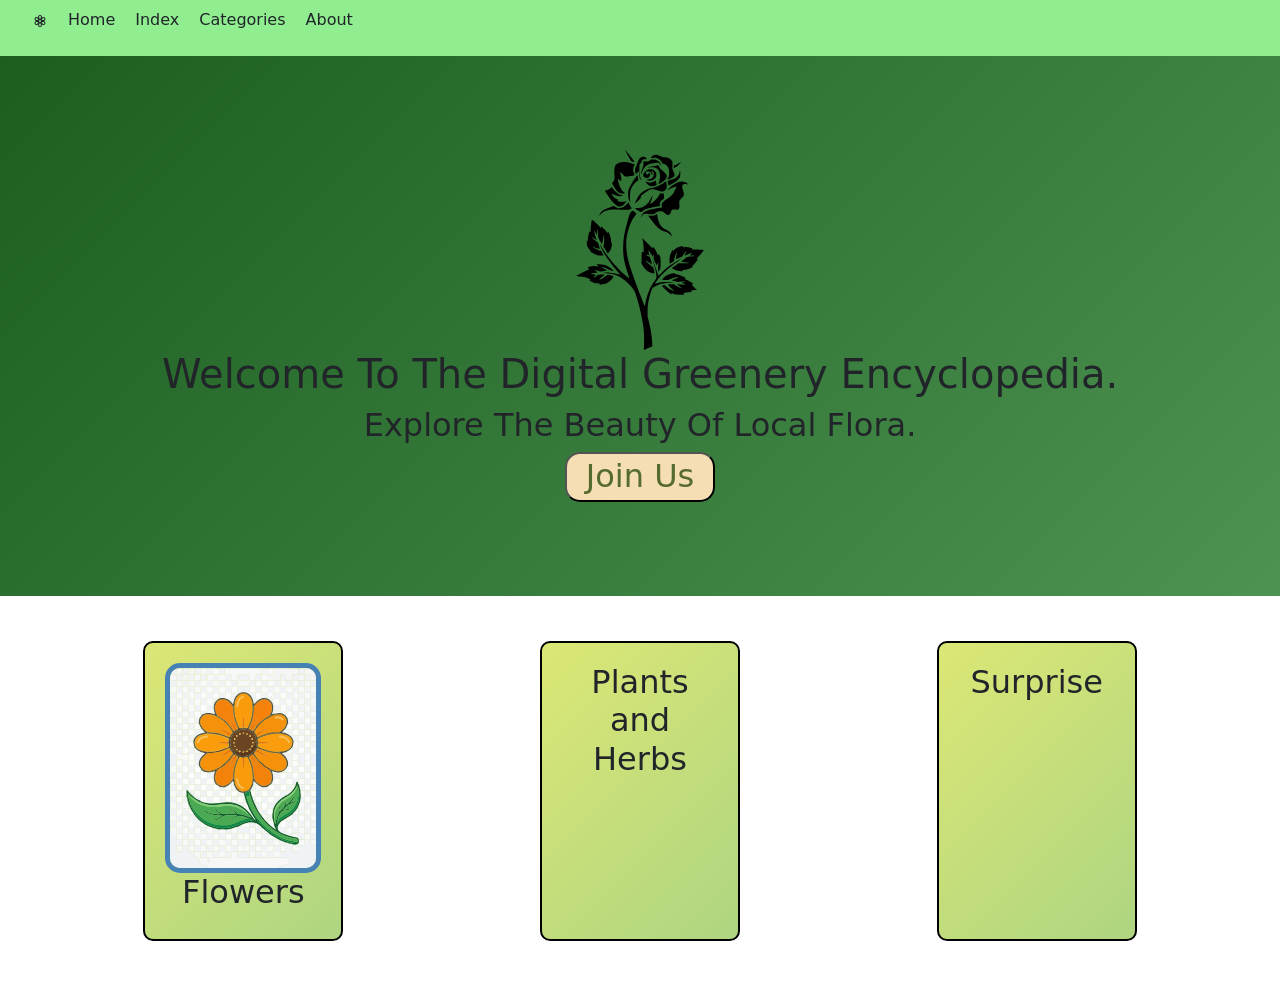
==== index.html @ 913eb132 "Basic Structure of the home page" ====
<!DOCTYPE html>
<html lang="en">
<head>
    <meta charset="UTF-8">
    <title>FloraScence</title>
    <link rel="stylesheet" href="styles.css">
    <link href="https://cdn.jsdelivr.net/npm/bootstrap@5.3.8/dist/css/bootstrap.min.css" rel="stylesheet" integrity="sha384-sRIl4kxILFvY47J16cr9ZwB07vP4J8+LH7qKQnuqkuIAvNWLzeN8tE5YBujZqJLB" crossorigin="anonymous">
    <script src="https://cdn.jsdelivr.net/npm/bootstrap@5.3.8/dist/js/bootstrap.bundle.min.js" integrity="sha384-FKyoEForCGlyvwx9Hj09JcYn3nv7wiPVlz7YYwJrWVcXK/BmnVDxM+D2scQbITxI" crossorigin="anonymous"></script>
</head>
<body>

<nav class="navbar">
  <ol class="nav-links">
      <li>
          <svg xmlns="http://www.w3.org/2000/svg" width="16" height="16" fill="currentColor" class="bi bi-flower3" viewBox="0 0 16 16">
              <path d="M11.424 8c.437-.052.811-.136 1.04-.268a2 2 0 0 0-2-3.464c-.229.132-.489.414-.752.767C9.886 4.63 10 4.264 10 4a2 2 0 1 0-4 0c0 .264.114.63.288 1.035-.263-.353-.523-.635-.752-.767a2 2 0 0 0-2 3.464c.229.132.603.216 1.04.268-.437.052-.811.136-1.04.268a2 2 0 1 0 2 3.464c.229-.132.489-.414.752-.767C6.114 11.37 6 11.736 6 12a2 2 0 1 0 4 0c0-.264-.114-.63-.288-1.035.263.353.523.635.752.767a2 2 0 1 0 2-3.464c-.229-.132-.603-.216-1.04-.268M9 4a2 2 0 0 1-.045.205q-.059.2-.183.484a13 13 0 0 1-.637 1.223L8 6.142l-.135-.23a13 13 0 0 1-.637-1.223 4 4 0 0 1-.183-.484A2 2 0 0 1 7 4a1 1 0 1 1 2 0M3.67 5.5a1 1 0 0 1 1.366-.366 2 2 0 0 1 .156.142q.142.15.326.4c.245.333.502.747.742 1.163l.13.232-.265.002a13 13 0 0 1-1.379-.06 4 4 0 0 1-.51-.083 2 2 0 0 1-.2-.064A1 1 0 0 1 3.67 5.5m1.366 5.366a1 1 0 0 1-1-1.732l.047-.02q.055-.02.153-.044.202-.048.51-.083a13 13 0 0 1 1.379-.06q.135 0 .266.002l-.131.232c-.24.416-.497.83-.742 1.163a4 4 0 0 1-.327.4 2 2 0 0 1-.155.142M9 12a1 1 0 0 1-2 0 2 2 0 0 1 .045-.206q.058-.198.183-.483c.166-.378.396-.808.637-1.223L8 9.858l.135.23c.241.415.47.845.637 1.223q.124.285.183.484A1.3 1.3 0 0 1 9 12m3.33-6.5a1 1 0 0 1-.366 1.366 2 2 0 0 1-.2.064q-.202.048-.51.083c-.412.045-.898.061-1.379.06q-.135 0-.266-.002l.131-.232c.24-.416.497-.83.742-1.163a4 4 0 0 1 .327-.4q.07-.074.114-.11l.041-.032a1 1 0 0 1 1.366.366m-1.366 5.366a2 2 0 0 1-.155-.141 4 4 0 0 1-.327-.4A13 13 0 0 1 9.74 9.16l-.13-.232.265-.002c.48-.001.967.015 1.379.06q.308.035.51.083.098.024.153.044l.048.02a1 1 0 1 1-1 1.732zM8 9a1 1 0 1 1 0-2 1 1 0 0 1 0 2"/>
          </svg>
      </li>
    <li>Home</li>
    <li>Index</li>
      <li>Categories</li>
    <li>About</li>
  </ol>
</nav>

<div class="hero">
    <div class="hero-text">
        <img src="assets/1298017.svg" alt="hero-img" height="200" width="200">
        <h1>Welcome To The Digital Greenery Encyclopedia.</h1>
        <h2>Explore The Beauty Of Local Flora.</h2>
    </div>

    <button type="button" class="hero-button">
        <a href="./login.html" id="login-button-hero"><h2>Join Us</h2></a>
    </button>
</div>

<div class="features">

    <div class="features-items">
        <div class="feature-card">
            <img src="./assets/flower.svg" alt="feature-img" height="200" width="200">
            <h2>Flowers</h2>
        </div>

    </div>

    <div class="features-items">
        <div class="feature-card">
            <h2>Plants and Herbs</h2>
        </div>
    </div>

    <div class="features-items">
        <div class="feature-card">
            <h2>Surprise</h2>
        </div>
    </div>

</div>

<div class="introduction">
    <div >
        <h2 id="main-header"></h2>
    </div>
</div>
<script src="script.js"></script>
</body>
</html>
---- styles.css ----
body{
    background-color: #F1F8F4;
}

.navbar{
    background-color: lightgreen;
    display: flex;
    flex-direction: row;
    justify-content: space-between;
}

.nav-links {
    list-style: none;
    display: flex;
    gap: 20px;
    justify-content: right;
    align-items: center;
}

.hero{
    height: 60vh;
    background-image: linear-gradient(-45deg, #2e7d32, #81c784  , #1b5e20 );
    display: flex;
    flex-direction: column;
    justify-content: center;
    align-items: center;
    text-align: center;
    background-size: 400% 400%;
    animation: gradient-animation 12s ease infinite alternate;
}

@keyframes gradient-animation {
    0% {
        background-position: 0 50%; /* Start position */
    }
    100% {
        background-position: 100% 50%; /* End position */
    }
}

.hero-text{
    width: 100%;
}

.features{
    margin: 5vh;
    display: flex;
    flex-direction: row;
    justify-content: space-around;
}

.features-items{
    list-style: none;
    display: flex;
    gap: 400px;
}

#main-header{
    text-align: center;
}

.hero-button{
    width: 150px;
    height: 50px;
    background-color: wheat;
    border-radius: 15px;
    padding: 3px;
}

.hero-button:hover{
    background-color: darkkhaki;
    box-shadow-color: indianred;
    box-shadow: 3px 3px 8px indianred;
}

.hero-button:link{
    text-decoration: none;
    color: white;
}

.hero-button:visited{
    text-decoration: none;
    color: black;
}

#login-button-hero{
    text-decoration: none;
    color: darkolivegreen;
}

.feature-card{
    width: 200px;
    height: 300px;
    overflow: hidden;
    background: linear-gradient(135deg, #dce775, #aed581);;
    display: flex;
    flex-direction: column;
    border-radius: 10px;
    padding: 20px;
    border: 2px solid black;
    align-items: center;
    text-align: center;
}

.features-items img {
    width: 100%;
    height: 100%;
    object-fit: cover;
    border-radius: 15px;
    border: 5px solid steelblue;
}
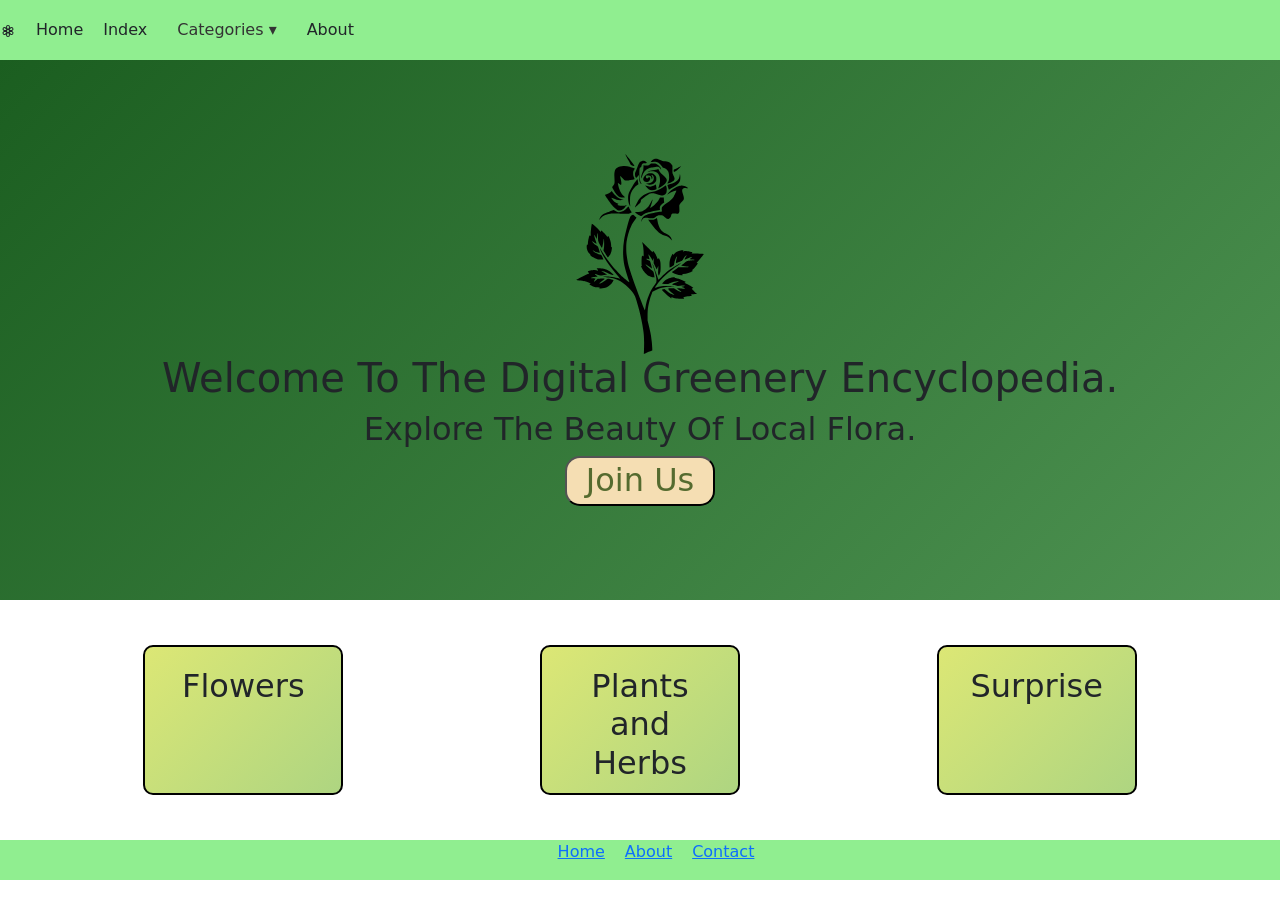
==== commit cfc5dbc1: "Added a dropdown menu and a footer. Styled login page." ====
--- a/index.html
+++ b/index.html
@@ -18,7 +18,14 @@
       </li>
     <li>Home</li>
     <li>Index</li>
-      <li>Categories</li>
+      <li class="dropdown-parent">
+          <a href="#">Categories &#9662;</a>
+          <ul class="dropdown-menu">
+              <li><a href="#">Flowers</a></li>
+              <li><a href="#">Plants</a></li>
+              <li><a href="#">Trees</a></li>
+              <li><a href="#">Others</a></li>
+          </ul>
     <li>About</li>
   </ol>
 </nav>
@@ -39,7 +46,6 @@
 
     <div class="features-items">
         <div class="feature-card">
-            <img src="./assets/flower.svg" alt="feature-img" height="200" width="200">
             <h2>Flowers</h2>
         </div>
 
@@ -64,6 +70,15 @@
         <h2 id="main-header"></h2>
     </div>
 </div>
+
+<footer>
+    <ul class="footer-links">
+        <li><a href="./index.html">Home</a></li>
+        <li><a href="./about.html">About</a></li>
+        <li><a href="./contact.html">Contact</a></li>
+    </ul>
+</footer>
+
 <script src="script.js"></script>
 </body>
 </html>
--- a/styles.css
+++ b/styles.css
@@ -15,6 +15,38 @@
     gap: 20px;
     justify-content: right;
     align-items: center;
+    padding: 0;
+    margin: 0;
+}
+
+.nav-links a {
+    text-decoration: none;
+    color: #333;
+    padding: 10px;
+    display: block;
+}
+
+.dropdown-parent{
+    position: relative;
+}
+
+.dropdown-menu {
+    display: none;
+    position: absolute;
+    top: 100%;
+    left: 0;
+    background-color: #F1F8F4;
+    min-width: 150px;
+    list-style: none;
+    border-radius: 5px;
+}
+
+.dropdown-parent:hover .dropdown-menu {
+    display: block;
+}
+
+.dropdown-menu a:hover {
+    background-color: #f1f1f1;
 }
 
 .hero{
@@ -90,7 +122,7 @@
 
 .feature-card{
     width: 200px;
-    height: 300px;
+    height: 150px;
     overflow: hidden;
     background: linear-gradient(135deg, #dce775, #aed581);;
     display: flex;
@@ -108,4 +140,21 @@
     object-fit: cover;
     border-radius: 15px;
     border: 5px solid steelblue;
+}
+
+footer {
+    display: flex;
+    flex-direction: row;
+    justify-content: center;
+    align-items: center;
+    text-align: center;
+    background-color: lightgreen;
+}
+
+.footer-links{
+    list-style: none;
+    display: flex;
+    flex-direction: row;
+    justify-content: space-between;
+    gap: 20px;
 }
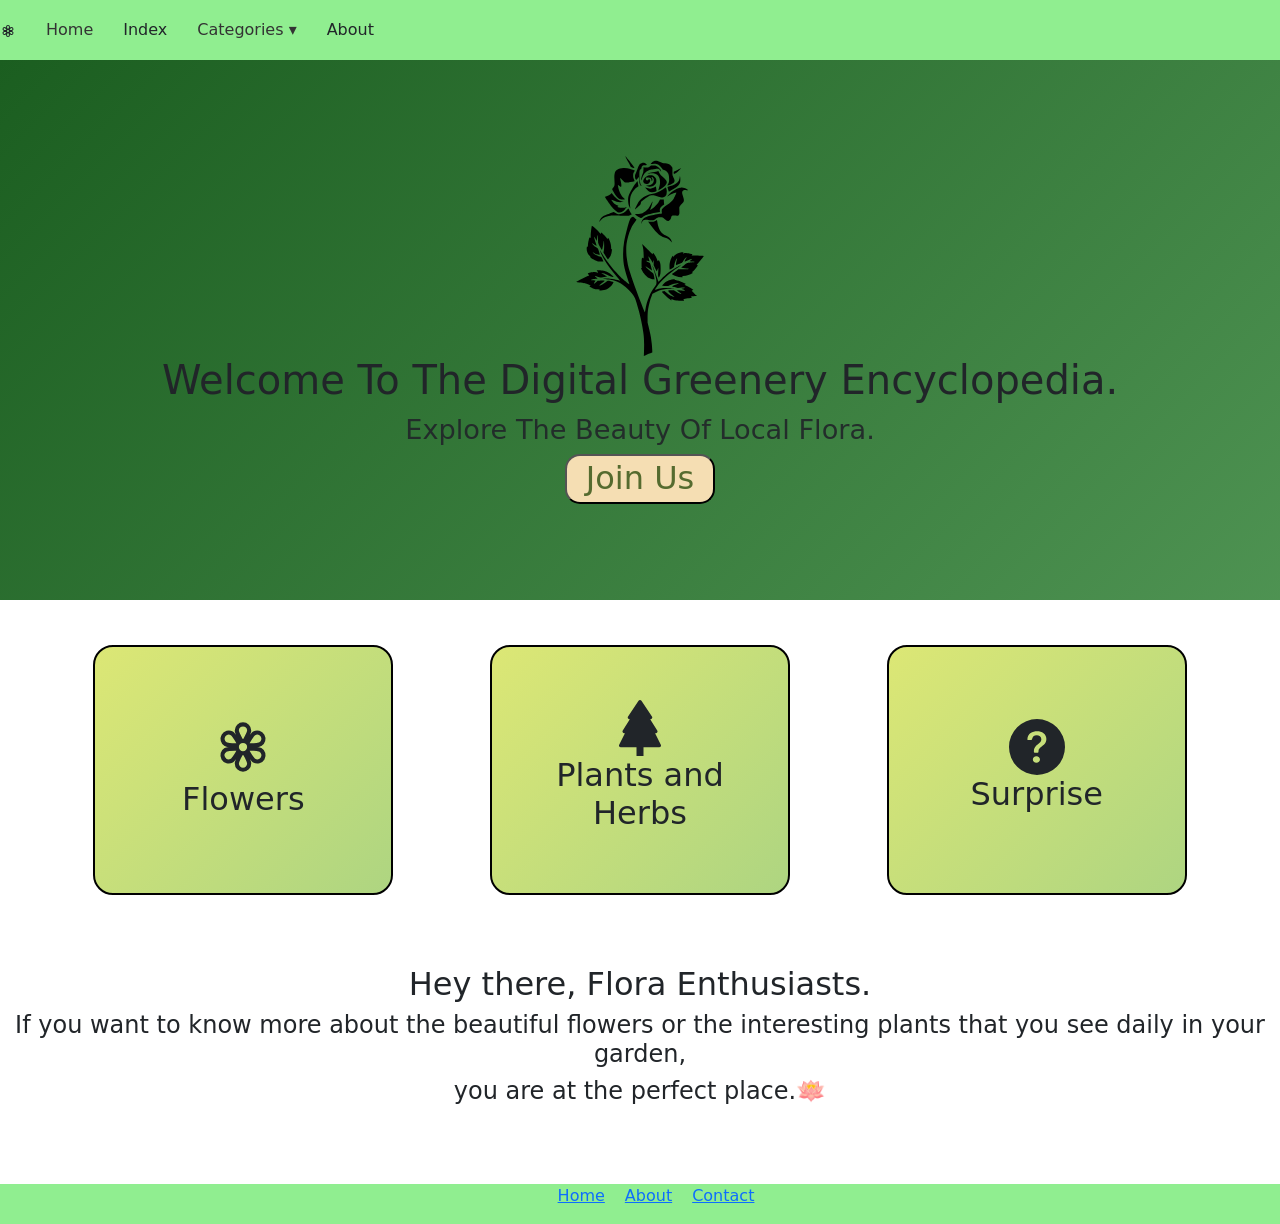
==== commit b784f527: "Made a few changes to the features card" ====
--- a/index.html
+++ b/index.html
@@ -16,7 +16,7 @@
               <path d="M11.424 8c.437-.052.811-.136 1.04-.268a2 2 0 0 0-2-3.464c-.229.132-.489.414-.752.767C9.886 4.63 10 4.264 10 4a2 2 0 1 0-4 0c0 .264.114.63.288 1.035-.263-.353-.523-.635-.752-.767a2 2 0 0 0-2 3.464c.229.132.603.216 1.04.268-.437.052-.811.136-1.04.268a2 2 0 1 0 2 3.464c.229-.132.489-.414.752-.767C6.114 11.37 6 11.736 6 12a2 2 0 1 0 4 0c0-.264-.114-.63-.288-1.035.263.353.523.635.752.767a2 2 0 1 0 2-3.464c-.229-.132-.603-.216-1.04-.268M9 4a2 2 0 0 1-.045.205q-.059.2-.183.484a13 13 0 0 1-.637 1.223L8 6.142l-.135-.23a13 13 0 0 1-.637-1.223 4 4 0 0 1-.183-.484A2 2 0 0 1 7 4a1 1 0 1 1 2 0M3.67 5.5a1 1 0 0 1 1.366-.366 2 2 0 0 1 .156.142q.142.15.326.4c.245.333.502.747.742 1.163l.13.232-.265.002a13 13 0 0 1-1.379-.06 4 4 0 0 1-.51-.083 2 2 0 0 1-.2-.064A1 1 0 0 1 3.67 5.5m1.366 5.366a1 1 0 0 1-1-1.732l.047-.02q.055-.02.153-.044.202-.048.51-.083a13 13 0 0 1 1.379-.06q.135 0 .266.002l-.131.232c-.24.416-.497.83-.742 1.163a4 4 0 0 1-.327.4 2 2 0 0 1-.155.142M9 12a1 1 0 0 1-2 0 2 2 0 0 1 .045-.206q.058-.198.183-.483c.166-.378.396-.808.637-1.223L8 9.858l.135.23c.241.415.47.845.637 1.223q.124.285.183.484A1.3 1.3 0 0 1 9 12m3.33-6.5a1 1 0 0 1-.366 1.366 2 2 0 0 1-.2.064q-.202.048-.51.083c-.412.045-.898.061-1.379.06q-.135 0-.266-.002l.131-.232c.24-.416.497-.83.742-1.163a4 4 0 0 1 .327-.4q.07-.074.114-.11l.041-.032a1 1 0 0 1 1.366.366m-1.366 5.366a2 2 0 0 1-.155-.141 4 4 0 0 1-.327-.4A13 13 0 0 1 9.74 9.16l-.13-.232.265-.002c.48-.001.967.015 1.379.06q.308.035.51.083.098.024.153.044l.048.02a1 1 0 1 1-1 1.732zM8 9a1 1 0 1 1 0-2 1 1 0 0 1 0 2"/>
           </svg>
       </li>
-    <li>Home</li>
+    <li><a href="index.html">Home</a></li>
     <li>Index</li>
       <li class="dropdown-parent">
           <a href="#">Categories &#9662;</a>
@@ -46,19 +46,29 @@
 
     <div class="features-items">
         <div class="feature-card">
-            <h2>Flowers</h2>
+
+            <svg xmlns="http://www.w3.org/2000/svg" width="66" height="66" fill="currentColor" class="bi bi-flower3" viewBox="0 0 16 16">
+                <path d="M11.424 8c.437-.052.811-.136 1.04-.268a2 2 0 0 0-2-3.464c-.229.132-.489.414-.752.767C9.886 4.63 10 4.264 10 4a2 2 0 1 0-4 0c0 .264.114.63.288 1.035-.263-.353-.523-.635-.752-.767a2 2 0 0 0-2 3.464c.229.132.603.216 1.04.268-.437.052-.811.136-1.04.268a2 2 0 1 0 2 3.464c.229-.132.489-.414.752-.767C6.114 11.37 6 11.736 6 12a2 2 0 1 0 4 0c0-.264-.114-.63-.288-1.035.263.353.523.635.752.767a2 2 0 1 0 2-3.464c-.229-.132-.603-.216-1.04-.268M9 4a2 2 0 0 1-.045.205q-.059.2-.183.484a13 13 0 0 1-.637 1.223L8 6.142l-.135-.23a13 13 0 0 1-.637-1.223 4 4 0 0 1-.183-.484A2 2 0 0 1 7 4a1 1 0 1 1 2 0M3.67 5.5a1 1 0 0 1 1.366-.366 2 2 0 0 1 .156.142q.142.15.326.4c.245.333.502.747.742 1.163l.13.232-.265.002a13 13 0 0 1-1.379-.06 4 4 0 0 1-.51-.083 2 2 0 0 1-.2-.064A1 1 0 0 1 3.67 5.5m1.366 5.366a1 1 0 0 1-1-1.732l.047-.02q.055-.02.153-.044.202-.048.51-.083a13 13 0 0 1 1.379-.06q.135 0 .266.002l-.131.232c-.24.416-.497.83-.742 1.163a4 4 0 0 1-.327.4 2 2 0 0 1-.155.142M9 12a1 1 0 0 1-2 0 2 2 0 0 1 .045-.206q.058-.198.183-.483c.166-.378.396-.808.637-1.223L8 9.858l.135.23c.241.415.47.845.637 1.223q.124.285.183.484A1.3 1.3 0 0 1 9 12m3.33-6.5a1 1 0 0 1-.366 1.366 2 2 0 0 1-.2.064q-.202.048-.51.083c-.412.045-.898.061-1.379.06q-.135 0-.266-.002l.131-.232c.24-.416.497-.83.742-1.163a4 4 0 0 1 .327-.4q.07-.074.114-.11l.041-.032a1 1 0 0 1 1.366.366m-1.366 5.366a2 2 0 0 1-.155-.141 4 4 0 0 1-.327-.4A13 13 0 0 1 9.74 9.16l-.13-.232.265-.002c.48-.001.967.015 1.379.06q.308.035.51.083.098.024.153.044l.048.02a1 1 0 1 1-1 1.732zM8 9a1 1 0 1 1 0-2 1 1 0 0 1 0 2"/>
+            </svg>
+            <a href="flowerindex.html"><h2>Flowers</h2></a>
         </div>
 
     </div>
 
     <div class="features-items">
         <div class="feature-card">
+            <svg xmlns="http://www.w3.org/2000/svg" width="56" height="56" fill="currentColor" class="bi bi-tree-fill" viewBox="0 0 16 16">
+                <path d="M8.416.223a.5.5 0 0 0-.832 0l-3 4.5A.5.5 0 0 0 5 5.5h.098L3.076 8.735A.5.5 0 0 0 3.5 9.5h.191l-1.638 3.276a.5.5 0 0 0 .447.724H7V16h2v-2.5h4.5a.5.5 0 0 0 .447-.724L12.31 9.5h.191a.5.5 0 0 0 .424-.765L10.902 5.5H11a.5.5 0 0 0 .416-.777z"/>
+            </svg>
             <h2>Plants and Herbs</h2>
         </div>
     </div>
 
     <div class="features-items">
         <div class="feature-card">
+            <svg xmlns="http://www.w3.org/2000/svg" width="56" height="56" fill="currentColor" class="bi bi-question-circle-fill" viewBox="0 0 16 16">
+                <path d="M16 8A8 8 0 1 1 0 8a8 8 0 0 1 16 0M5.496 6.033h.825c.138 0 .248-.113.266-.25.09-.656.54-1.134 1.342-1.134.686 0 1.314.343 1.314 1.168 0 .635-.374.927-.965 1.371-.673.489-1.206 1.06-1.168 1.987l.003.217a.25.25 0 0 0 .25.246h.811a.25.25 0 0 0 .25-.25v-.105c0-.718.273-.927 1.01-1.486.609-.463 1.244-.977 1.244-2.056 0-1.511-1.276-2.241-2.673-2.241-1.267 0-2.655.59-2.75 2.286a.237.237 0 0 0 .241.247m2.325 6.443c.61 0 1.029-.394 1.029-.927 0-.552-.42-.94-1.029-.94-.584 0-1.009.388-1.009.94 0 .533.425.927 1.01.927z"/>
+            </svg>
             <h2>Surprise</h2>
         </div>
     </div>
@@ -71,6 +81,16 @@
     </div>
 </div>
 
+<article class="jumbotron">
+    <h2>Hey there, Flora Enthusiasts.</h2>
+    <h4>If you want to know more about the beautiful flowers or the interesting plants that you see daily in your garden, </h4>
+    <h4>you are at the perfect place.🪷</h4>
+</article>
+
+<section class="community">
+
+</section>
+
 <footer>
     <ul class="footer-links">
         <li><a href="./index.html">Home</a></li>
--- a/styles.css
+++ b/styles.css
@@ -1,5 +1,7 @@
 body{
     background-color: #F1F8F4;
+    font-family: sans-serif;
+
 }
 
 .navbar{
@@ -72,6 +74,14 @@
 
 .hero-text{
     width: 100%;
+    font-size: 3rem;
+    font-weight: 700;
+}
+
+.hero-text h2 {
+    font-size: 1.7rem;
+    margin-top: 10px;
+    opacity: 0.9;
 }
 
 .features{
@@ -121,17 +131,29 @@
 }
 
 .feature-card{
-    width: 200px;
-    height: 150px;
+    width: 300px;
+    height: 250px;
     overflow: hidden;
-    background: linear-gradient(135deg, #dce775, #aed581);;
+    background: linear-gradient(135deg, #dce775, #aed581);
     display: flex;
     flex-direction: column;
-    border-radius: 10px;
-    padding: 20px;
+    border-radius: 20px;
+    padding: 30px;
     border: 2px solid black;
-    align-items: center;
-    text-align: center;
+    justify-content: center;
+    align-items: center;
+    text-align: center;
+    backdrop-filter: blur(10px);
+}
+
+.feature-card:hover {
+    transform: translateY(10px);
+    box-shadow: 0 10px 25px rgba(0,0,0,0.2);
+}
+
+.feature-card a{
+    color: inherit;
+    text-decoration: none;
 }
 
 .features-items img {
@@ -157,4 +179,36 @@
     flex-direction: row;
     justify-content: space-between;
     gap: 20px;
+}
+
+.jumbotron{
+    display: flex;
+    flex-direction: column;
+    justify-content: center;
+    align-items: center;
+    text-align: center;
+    margin-top: 70px;
+    margin-bottom: 70px;
+    animation: ease-in;
+}
+
+
+@media (max-width: 414px) {
+    .features-items {
+        flex-direction: column;
+        align-items: center;
+    }
+
+    .hero h1 {
+        font-size: 2rem;
+        text-align: center;
+    }
+
+    .hero{
+        flex-direction: column;
+        justify-content: center;
+        align-items: center;
+        text-align: center;
+        height: 30vh;
+    }
 }
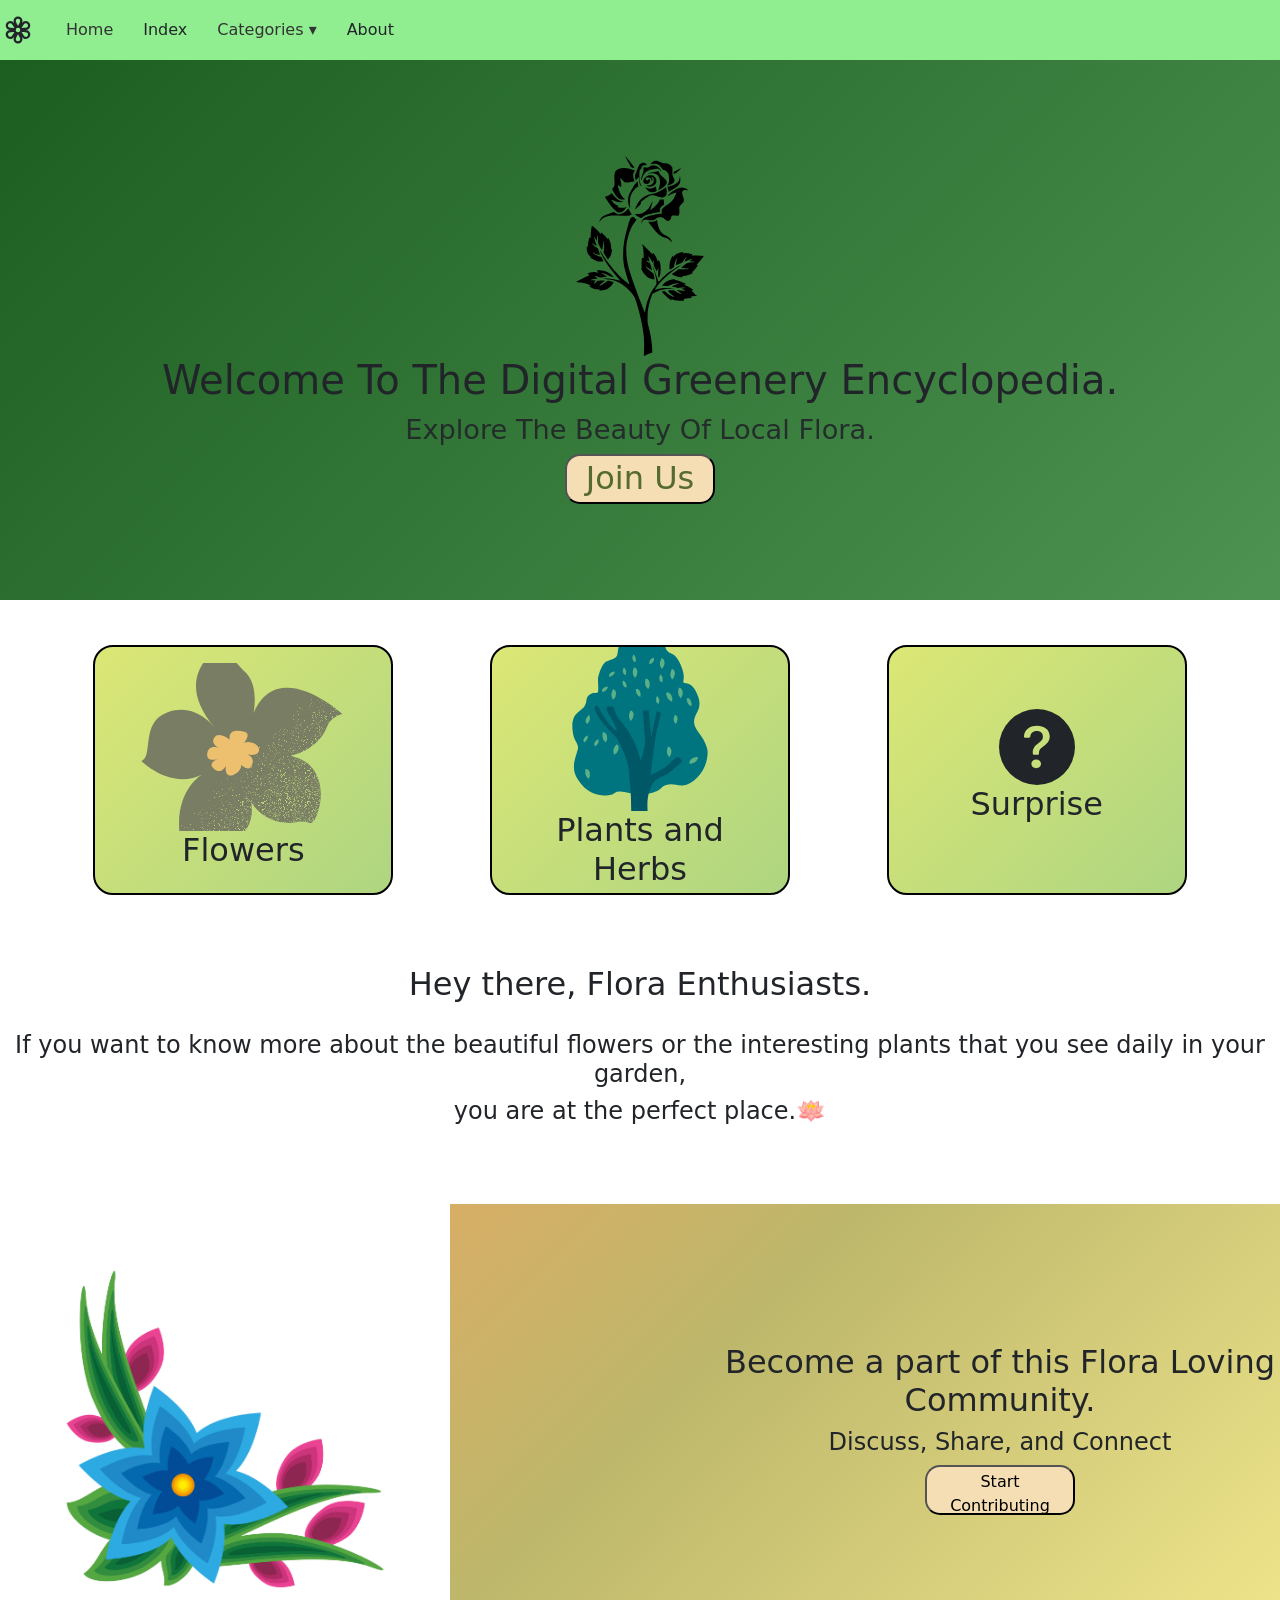
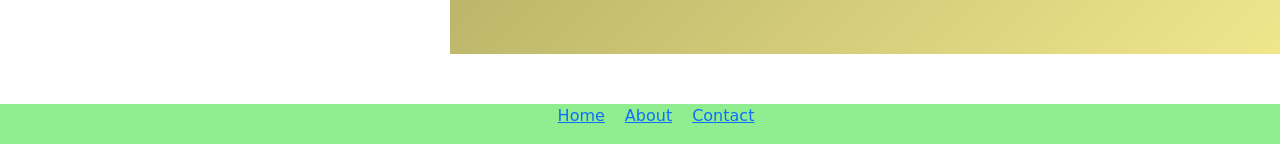
==== commit 946bdb9b: "Changed the styling of login page." ====
--- a/index.html
+++ b/index.html
@@ -12,7 +12,7 @@
 <nav class="navbar">
   <ol class="nav-links">
       <li>
-          <svg xmlns="http://www.w3.org/2000/svg" width="16" height="16" fill="currentColor" class="bi bi-flower3" viewBox="0 0 16 16">
+          <svg xmlns="http://www.w3.org/2000/svg" width="36" height="36" fill="currentColor" class="bi bi-flower3" viewBox="0 0 16 16">
               <path d="M11.424 8c.437-.052.811-.136 1.04-.268a2 2 0 0 0-2-3.464c-.229.132-.489.414-.752.767C9.886 4.63 10 4.264 10 4a2 2 0 1 0-4 0c0 .264.114.63.288 1.035-.263-.353-.523-.635-.752-.767a2 2 0 0 0-2 3.464c.229.132.603.216 1.04.268-.437.052-.811.136-1.04.268a2 2 0 1 0 2 3.464c.229-.132.489-.414.752-.767C6.114 11.37 6 11.736 6 12a2 2 0 1 0 4 0c0-.264-.114-.63-.288-1.035.263.353.523.635.752.767a2 2 0 1 0 2-3.464c-.229-.132-.603-.216-1.04-.268M9 4a2 2 0 0 1-.045.205q-.059.2-.183.484a13 13 0 0 1-.637 1.223L8 6.142l-.135-.23a13 13 0 0 1-.637-1.223 4 4 0 0 1-.183-.484A2 2 0 0 1 7 4a1 1 0 1 1 2 0M3.67 5.5a1 1 0 0 1 1.366-.366 2 2 0 0 1 .156.142q.142.15.326.4c.245.333.502.747.742 1.163l.13.232-.265.002a13 13 0 0 1-1.379-.06 4 4 0 0 1-.51-.083 2 2 0 0 1-.2-.064A1 1 0 0 1 3.67 5.5m1.366 5.366a1 1 0 0 1-1-1.732l.047-.02q.055-.02.153-.044.202-.048.51-.083a13 13 0 0 1 1.379-.06q.135 0 .266.002l-.131.232c-.24.416-.497.83-.742 1.163a4 4 0 0 1-.327.4 2 2 0 0 1-.155.142M9 12a1 1 0 0 1-2 0 2 2 0 0 1 .045-.206q.058-.198.183-.483c.166-.378.396-.808.637-1.223L8 9.858l.135.23c.241.415.47.845.637 1.223q.124.285.183.484A1.3 1.3 0 0 1 9 12m3.33-6.5a1 1 0 0 1-.366 1.366 2 2 0 0 1-.2.064q-.202.048-.51.083c-.412.045-.898.061-1.379.06q-.135 0-.266-.002l.131-.232c.24-.416.497-.83.742-1.163a4 4 0 0 1 .327-.4q.07-.074.114-.11l.041-.032a1 1 0 0 1 1.366.366m-1.366 5.366a2 2 0 0 1-.155-.141 4 4 0 0 1-.327-.4A13 13 0 0 1 9.74 9.16l-.13-.232.265-.002c.48-.001.967.015 1.379.06q.308.035.51.083.098.024.153.044l.048.02a1 1 0 1 1-1 1.732zM8 9a1 1 0 1 1 0-2 1 1 0 0 1 0 2"/>
           </svg>
       </li>
@@ -22,8 +22,8 @@
           <a href="#">Categories &#9662;</a>
           <ul class="dropdown-menu">
               <li><a href="#">Flowers</a></li>
-              <li><a href="#">Plants</a></li>
-              <li><a href="#">Trees</a></li>
+              <li><a href="#">Plants and Trees</a></li>
+              <li><a href="#">Dangerous Flora</a></li>
               <li><a href="#">Others</a></li>
           </ul>
     <li>About</li>
@@ -46,10 +46,7 @@
 
     <div class="features-items">
         <div class="feature-card">
-
-            <svg xmlns="http://www.w3.org/2000/svg" width="66" height="66" fill="currentColor" class="bi bi-flower3" viewBox="0 0 16 16">
-                <path d="M11.424 8c.437-.052.811-.136 1.04-.268a2 2 0 0 0-2-3.464c-.229.132-.489.414-.752.767C9.886 4.63 10 4.264 10 4a2 2 0 1 0-4 0c0 .264.114.63.288 1.035-.263-.353-.523-.635-.752-.767a2 2 0 0 0-2 3.464c.229.132.603.216 1.04.268-.437.052-.811.136-1.04.268a2 2 0 1 0 2 3.464c.229-.132.489-.414.752-.767C6.114 11.37 6 11.736 6 12a2 2 0 1 0 4 0c0-.264-.114-.63-.288-1.035.263.353.523.635.752.767a2 2 0 1 0 2-3.464c-.229-.132-.603-.216-1.04-.268M9 4a2 2 0 0 1-.045.205q-.059.2-.183.484a13 13 0 0 1-.637 1.223L8 6.142l-.135-.23a13 13 0 0 1-.637-1.223 4 4 0 0 1-.183-.484A2 2 0 0 1 7 4a1 1 0 1 1 2 0M3.67 5.5a1 1 0 0 1 1.366-.366 2 2 0 0 1 .156.142q.142.15.326.4c.245.333.502.747.742 1.163l.13.232-.265.002a13 13 0 0 1-1.379-.06 4 4 0 0 1-.51-.083 2 2 0 0 1-.2-.064A1 1 0 0 1 3.67 5.5m1.366 5.366a1 1 0 0 1-1-1.732l.047-.02q.055-.02.153-.044.202-.048.51-.083a13 13 0 0 1 1.379-.06q.135 0 .266.002l-.131.232c-.24.416-.497.83-.742 1.163a4 4 0 0 1-.327.4 2 2 0 0 1-.155.142M9 12a1 1 0 0 1-2 0 2 2 0 0 1 .045-.206q.058-.198.183-.483c.166-.378.396-.808.637-1.223L8 9.858l.135.23c.241.415.47.845.637 1.223q.124.285.183.484A1.3 1.3 0 0 1 9 12m3.33-6.5a1 1 0 0 1-.366 1.366 2 2 0 0 1-.2.064q-.202.048-.51.083c-.412.045-.898.061-1.379.06q-.135 0-.266-.002l.131-.232c.24-.416.497-.83.742-1.163a4 4 0 0 1 .327-.4q.07-.074.114-.11l.041-.032a1 1 0 0 1 1.366.366m-1.366 5.366a2 2 0 0 1-.155-.141 4 4 0 0 1-.327-.4A13 13 0 0 1 9.74 9.16l-.13-.232.265-.002c.48-.001.967.015 1.379.06q.308.035.51.083.098.024.153.044l.048.02a1 1 0 1 1-1 1.732zM8 9a1 1 0 1 1 0-2 1 1 0 0 1 0 2"/>
-            </svg>
+            <img src="assets/flower-green-svgrepo-com.svg">
             <a href="flowerindex.html"><h2>Flowers</h2></a>
         </div>
 
@@ -57,16 +54,14 @@
 
     <div class="features-items">
         <div class="feature-card">
-            <svg xmlns="http://www.w3.org/2000/svg" width="56" height="56" fill="currentColor" class="bi bi-tree-fill" viewBox="0 0 16 16">
-                <path d="M8.416.223a.5.5 0 0 0-.832 0l-3 4.5A.5.5 0 0 0 5 5.5h.098L3.076 8.735A.5.5 0 0 0 3.5 9.5h.191l-1.638 3.276a.5.5 0 0 0 .447.724H7V16h2v-2.5h4.5a.5.5 0 0 0 .447-.724L12.31 9.5h.191a.5.5 0 0 0 .424-.765L10.902 5.5H11a.5.5 0 0 0 .416-.777z"/>
-            </svg>
+            <img src="assets/tree-2-svgrepo-com.svg">
             <h2>Plants and Herbs</h2>
         </div>
     </div>
 
     <div class="features-items">
         <div class="feature-card">
-            <svg xmlns="http://www.w3.org/2000/svg" width="56" height="56" fill="currentColor" class="bi bi-question-circle-fill" viewBox="0 0 16 16">
+            <svg xmlns="http://www.w3.org/2000/svg" width="76" height="76" fill="currentColor" class="bi bi-question-circle-fill" viewBox="0 0 16 16">
                 <path d="M16 8A8 8 0 1 1 0 8a8 8 0 0 1 16 0M5.496 6.033h.825c.138 0 .248-.113.266-.25.09-.656.54-1.134 1.342-1.134.686 0 1.314.343 1.314 1.168 0 .635-.374.927-.965 1.371-.673.489-1.206 1.06-1.168 1.987l.003.217a.25.25 0 0 0 .25.246h.811a.25.25 0 0 0 .25-.25v-.105c0-.718.273-.927 1.01-1.486.609-.463 1.244-.977 1.244-2.056 0-1.511-1.276-2.241-2.673-2.241-1.267 0-2.655.59-2.75 2.286a.237.237 0 0 0 .241.247m2.325 6.443c.61 0 1.029-.394 1.029-.927 0-.552-.42-.94-1.029-.94-.584 0-1.009.388-1.009.94 0 .533.425.927 1.01.927z"/>
             </svg>
             <h2>Surprise</h2>
@@ -82,13 +77,18 @@
 </div>
 
 <article class="jumbotron">
-    <h2>Hey there, Flora Enthusiasts.</h2>
+    <h2 style="padding-bottom: 20px ">Hey there, Flora Enthusiasts.</h2>
     <h4>If you want to know more about the beautiful flowers or the interesting plants that you see daily in your garden, </h4>
     <h4>you are at the perfect place.🪷</h4>
 </article>
 
-<section class="community">
-
+<section class="community-blog">
+    <img src="assets/DJV%20JUL%202359-06.jpg" alt="flower ribbon">
+    <div class="community-blog-content">
+        <h2> Become a part of this Flora Loving Community.</h2>
+        <h4>Discuss, Share, and Connect</h4>
+        <button class="hero-button">Start Contributing</button>
+    </div>
 </section>
 
 <footer>
--- a/styles.css
+++ b/styles.css
@@ -157,11 +157,10 @@
 }
 
 .features-items img {
-    width: 100%;
-    height: 100%;
+    height: 90%;
+    width: 90%;
     object-fit: cover;
-    border-radius: 15px;
-    border: 5px solid steelblue;
+
 }
 
 footer {
@@ -179,6 +178,8 @@
     flex-direction: row;
     justify-content: space-between;
     gap: 20px;
+    text-decoration: none;
+    color: inherit;
 }
 
 .jumbotron{
@@ -192,9 +193,28 @@
     animation: ease-in;
 }
 
+.community-blog{
+    height: 50vh;
+    width: 100%;
+    margin-bottom: 50px;
+    background-image: linear-gradient(-45deg, khaki, darkkhaki , sandybrown  );
+    display: flex;
+}
+
+.community-blog-content{
+    display: flex;
+    flex-direction: column;
+    justify-content: center;
+    align-items: center;
+    text-align: center;
+    margin-top: 70px;
+    margin-bottom: 70px;
+    margin-left : 270px ;
+}
+
 
 @media (max-width: 414px) {
-    .features-items {
+    .feature-card {
         flex-direction: column;
         align-items: center;
     }
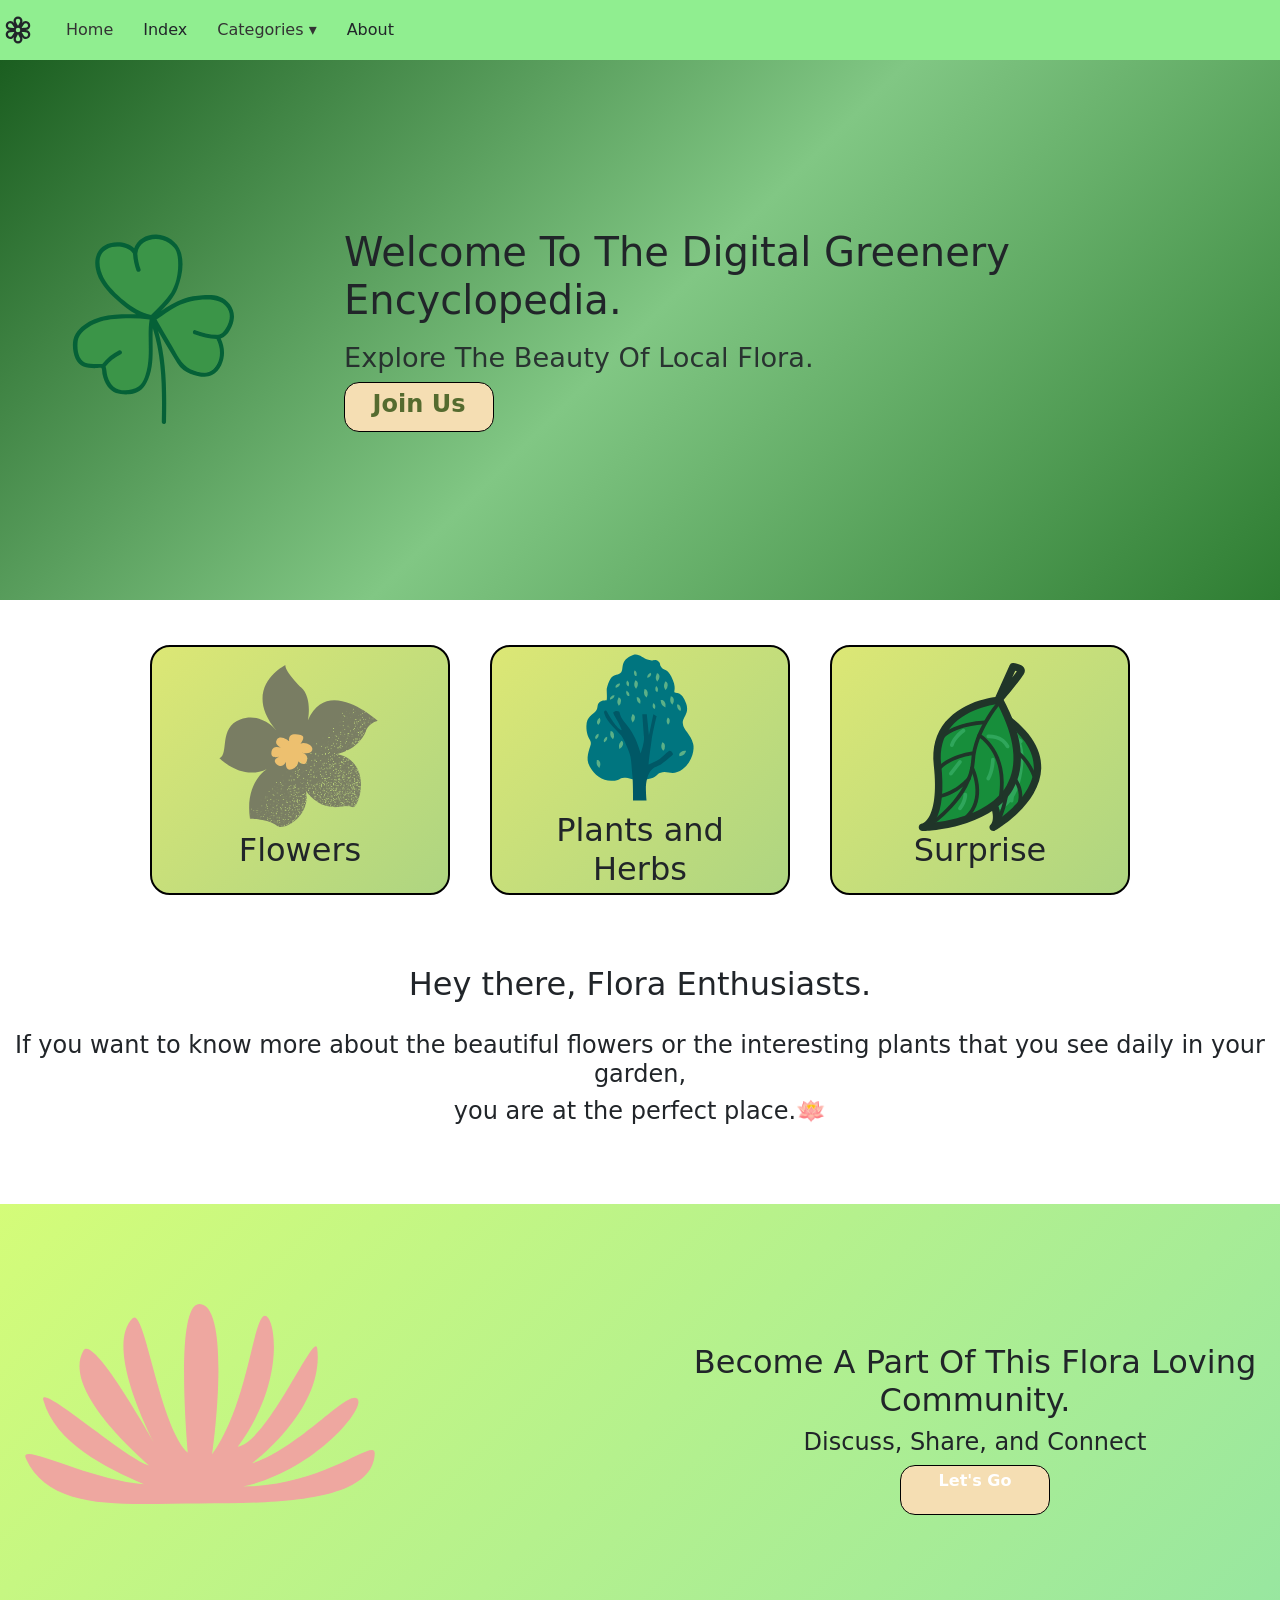
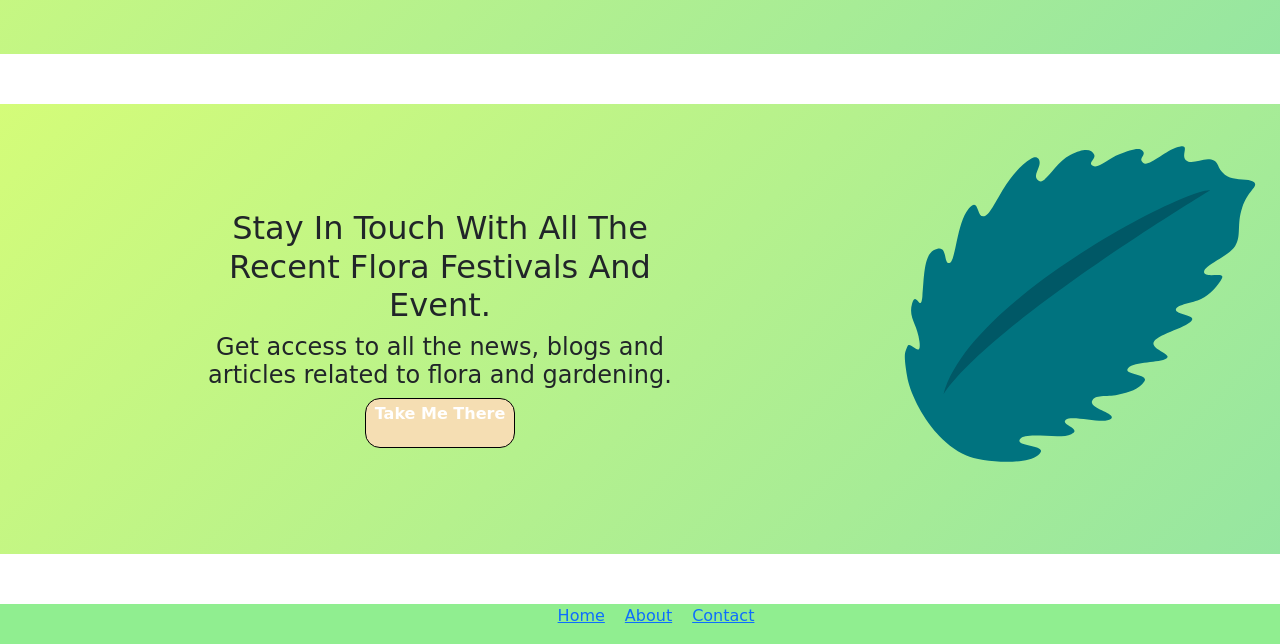
==== commit b54d8744: "Changed the home screen" ====
--- a/index.html
+++ b/index.html
@@ -31,15 +31,16 @@
 </nav>
 
 <div class="hero">
+    <div class="hero-img">
+        <img src="assets/leaves-main-svgrepo-com.svg" alt="hero-img" height="200" width="200">
+    </div>
+
     <div class="hero-text">
-        <img src="assets/1298017.svg" alt="hero-img" height="200" width="200">
         <h1>Welcome To The Digital Greenery Encyclopedia.</h1>
         <h2>Explore The Beauty Of Local Flora.</h2>
+        <a href="./login.html" id="login-button">Join Us</a>
     </div>
 
-    <button type="button" class="hero-button">
-        <a href="./login.html" id="login-button-hero"><h2>Join Us</h2></a>
-    </button>
 </div>
 
 <div class="features">
@@ -61,9 +62,7 @@
 
     <div class="features-items">
         <div class="feature-card">
-            <svg xmlns="http://www.w3.org/2000/svg" width="76" height="76" fill="currentColor" class="bi bi-question-circle-fill" viewBox="0 0 16 16">
-                <path d="M16 8A8 8 0 1 1 0 8a8 8 0 0 1 16 0M5.496 6.033h.825c.138 0 .248-.113.266-.25.09-.656.54-1.134 1.342-1.134.686 0 1.314.343 1.314 1.168 0 .635-.374.927-.965 1.371-.673.489-1.206 1.06-1.168 1.987l.003.217a.25.25 0 0 0 .25.246h.811a.25.25 0 0 0 .25-.25v-.105c0-.718.273-.927 1.01-1.486.609-.463 1.244-.977 1.244-2.056 0-1.511-1.276-2.241-2.673-2.241-1.267 0-2.655.59-2.75 2.286a.237.237 0 0 0 .241.247m2.325 6.443c.61 0 1.029-.394 1.029-.927 0-.552-.42-.94-1.029-.94-.584 0-1.009.388-1.009.94 0 .533.425.927 1.01.927z"/>
-            </svg>
+            <img src="assets/leaves-svgrepo-com.svg">
             <h2>Surprise</h2>
         </div>
     </div>
@@ -83,12 +82,21 @@
 </article>
 
 <section class="community-blog">
-    <img src="assets/DJV%20JUL%202359-06.jpg" alt="flower ribbon">
+    <img src="assets/bushes-of-leaves-svgrepo-com.svg" alt="flower ribbon" style="max-height: 400px; width: auto;">
     <div class="community-blog-content">
-        <h2> Become a part of this Flora Loving Community.</h2>
+        <h2> Become A Part Of This Flora Loving Community.</h2>
         <h4>Discuss, Share, and Connect</h4>
-        <button class="hero-button">Start Contributing</button>
+        <a href="discussions.html" class="hero-button">Let's Go</a>
     </div>
+</section>
+
+<section class="community-blog">
+    <div class="articles">
+        <h2>Stay In Touch With All The Recent Flora Festivals And Event.</h2>
+        <h4>Get access to all the news, blogs and articles related to flora and gardening.</h4>
+        <a href="customnews.html" class="hero-button">Take Me There</a>
+    </div>
+    <img src="assets/leaves-5-svgrepo-com.svg" style="max-height: 400px; width: auto;">
 </section>
 
 <footer>
--- a/styles.css
+++ b/styles.css
@@ -1,7 +1,6 @@
 body{
     background-color: #F1F8F4;
     font-family: sans-serif;
-
 }
 
 .navbar{
@@ -55,11 +54,11 @@
     height: 60vh;
     background-image: linear-gradient(-45deg, #2e7d32, #81c784  , #1b5e20 );
     display: flex;
-    flex-direction: column;
-    justify-content: center;
-    align-items: center;
-    text-align: center;
-    background-size: 400% 400%;
+    flex-direction: row;
+    justify-content: center;
+    align-items: center;
+    gap: 80px;
+    padding: 0 5%;
     animation: gradient-animation 12s ease infinite alternate;
 }
 
@@ -76,6 +75,10 @@
     width: 100%;
     font-size: 3rem;
     font-weight: 700;
+    display: flex;
+    flex-direction: column;
+    align-items: flex-start;
+    text-align: left;
 }
 
 .hero-text h2 {
@@ -84,11 +87,19 @@
     opacity: 0.9;
 }
 
+.hero-image img {
+    height: 350px;
+    width: auto;
+    filter: drop-shadow(2px 4px 6px rgba(0,0,0,0.2));
+}
+
 .features{
     margin: 5vh;
     display: flex;
     flex-direction: row;
-    justify-content: space-around;
+    justify-content: center;
+    flex-wrap: wrap;
+    gap: 40px;
 }
 
 .features-items{
@@ -101,20 +112,57 @@
     text-align: center;
 }
 
-.hero-button{
+#login-button{
+    text-decoration: none;
     width: 150px;
     height: 50px;
     background-color: wheat;
     border-radius: 15px;
     padding: 3px;
-}
-
+    border: 1px solid black;
+    color: darkolivegreen;
+    font-weight: bold;
+    font-size: 1.5rem;
+    text-align: center;
+}
+
+#login-button:hover{
+    background-color: darkkhaki;
+    box-shadow-color: indianred;
+    box-shadow: 3px 3px 8px indianred;
+}
+
+.hero-button{
+    text-decoration: none;
+    width: 150px;
+    height: 50px;
+    background-color: wheat;
+    border-radius: 15px;
+    padding: 3px;
+    border: 1px solid black;
+    color: darkolivegreen;
+    font-weight: bold;
+    text-align: center;
+}
+
+.hero-button a{
+    text-decoration: none;
+    text-align: center;
+    justify-content: center;
+    align-items: center;
+}
 .hero-button:hover{
     background-color: darkkhaki;
     box-shadow-color: indianred;
     box-shadow: 3px 3px 8px indianred;
 }
 
+.hero-button:hover{
+    background-color: darkkhaki;
+    box-shadow-color: indianred;
+    box-shadow: 3px 3px 8px indianred;
+}
+
 .hero-button:link{
     text-decoration: none;
     color: white;
@@ -123,11 +171,6 @@
 .hero-button:visited{
     text-decoration: none;
     color: black;
-}
-
-#login-button-hero{
-    text-decoration: none;
-    color: darkolivegreen;
 }
 
 .feature-card{
@@ -159,7 +202,7 @@
 .features-items img {
     height: 90%;
     width: 90%;
-    object-fit: cover;
+    object-fit: contain;
 
 }
 
@@ -169,6 +212,7 @@
     justify-content: center;
     align-items: center;
     text-align: center;
+    flex-wrap: wrap;
     background-color: lightgreen;
 }
 
@@ -197,8 +241,9 @@
     height: 50vh;
     width: 100%;
     margin-bottom: 50px;
-    background-image: linear-gradient(-45deg, khaki, darkkhaki , sandybrown  );
-    display: flex;
+    background: linear-gradient(135deg, #d4fc79, #96e6a1);
+    display: flex;
+    flex-direction: row;
 }
 
 .community-blog-content{
@@ -210,25 +255,42 @@
     margin-top: 70px;
     margin-bottom: 70px;
     margin-left : 270px ;
-}
-
-
-@media (max-width: 414px) {
+
+}
+
+.articles{
+    display: flex;
+    flex-direction: column;
+    justify-content: center;
+    align-items: center;
+    text-align: center;
+    margin: 70px 200px;
+}
+
+@media (max-width: 768px) {
+
+    .hero-text {
+        align-items: center;
+        text-align: center;
+    }
+
+    .hero{
+        flex-direction: column;
+        align-items: center;
+        gap: 30px;
+    }
+
+    .hero-image img{
+        height: 350px;
+    }
+
     .feature-card {
         flex-direction: column;
         align-items: center;
     }
 
-    .hero h1 {
-        font-size: 2rem;
-        text-align: center;
-    }
-
-    .hero{
+    .community-blog-content{
+        display: flex;
         flex-direction: column;
-        justify-content: center;
-        align-items: center;
-        text-align: center;
-        height: 30vh;
     }
 }
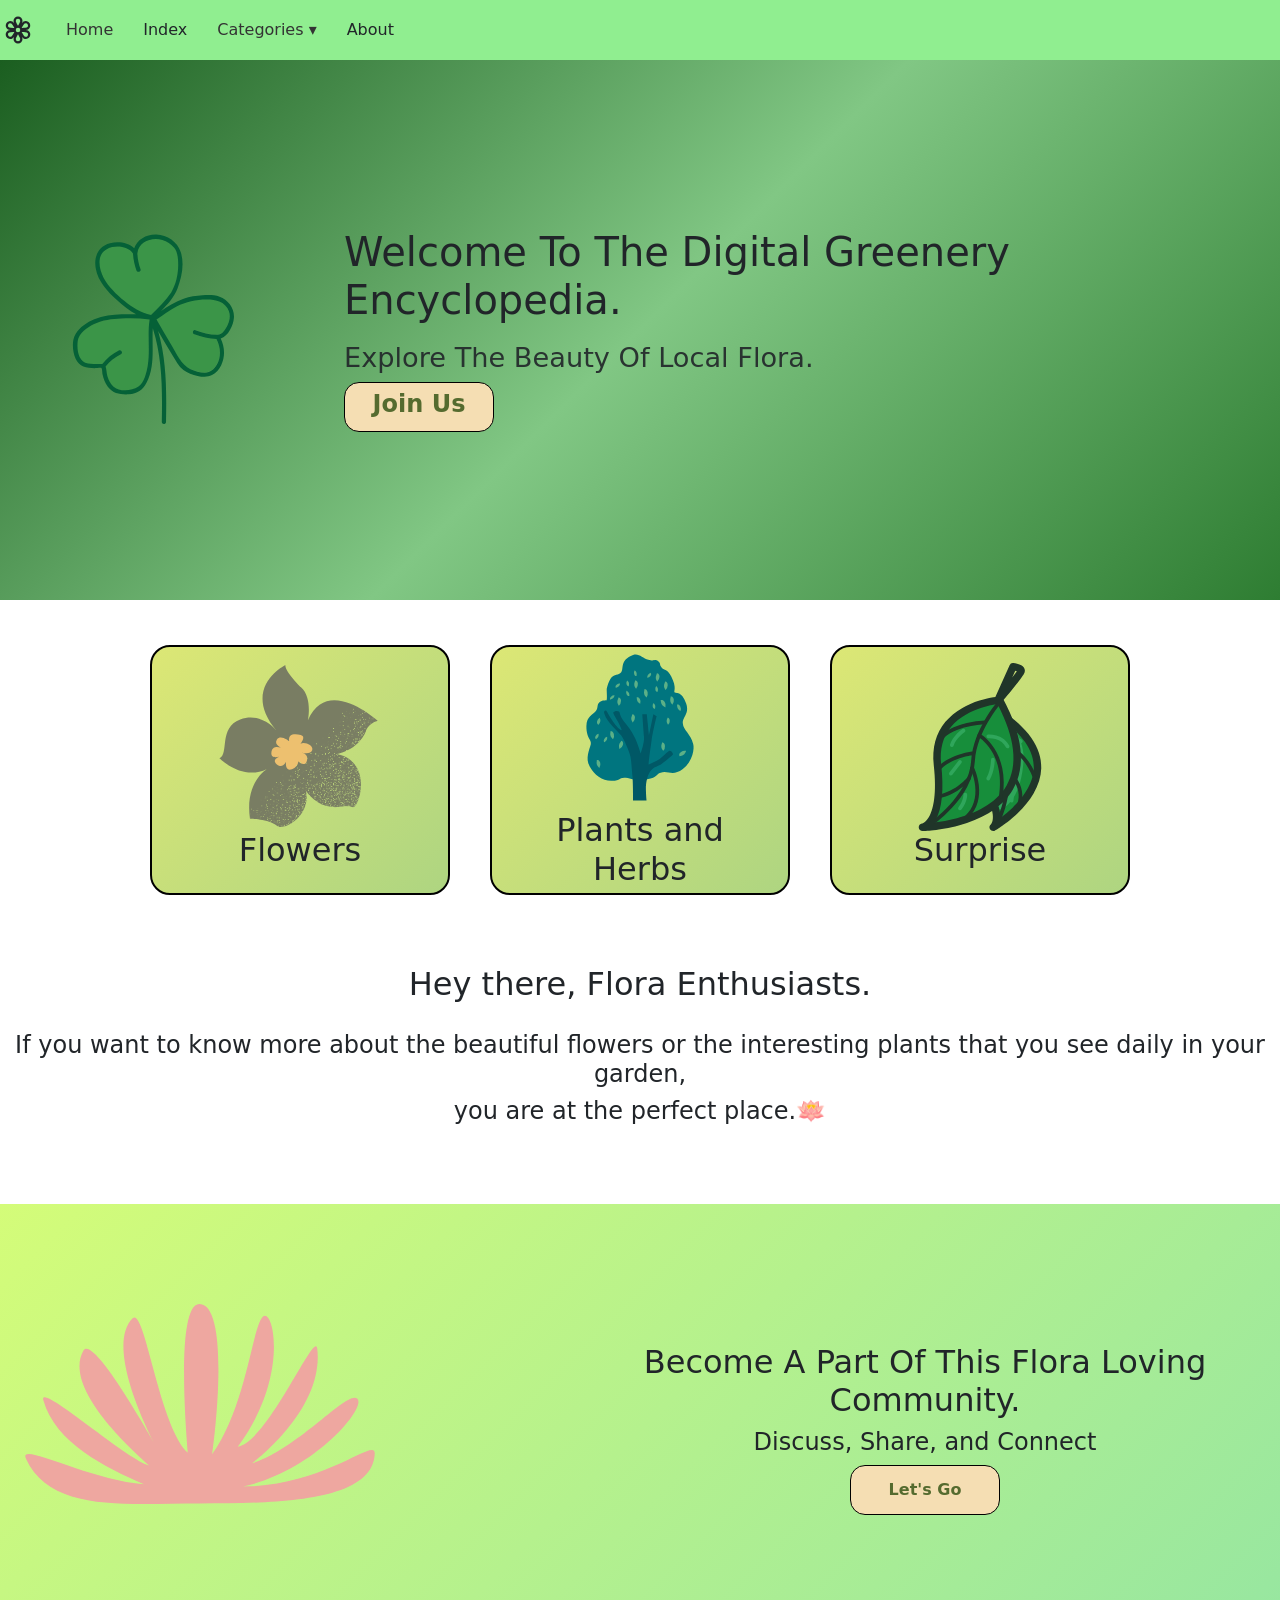
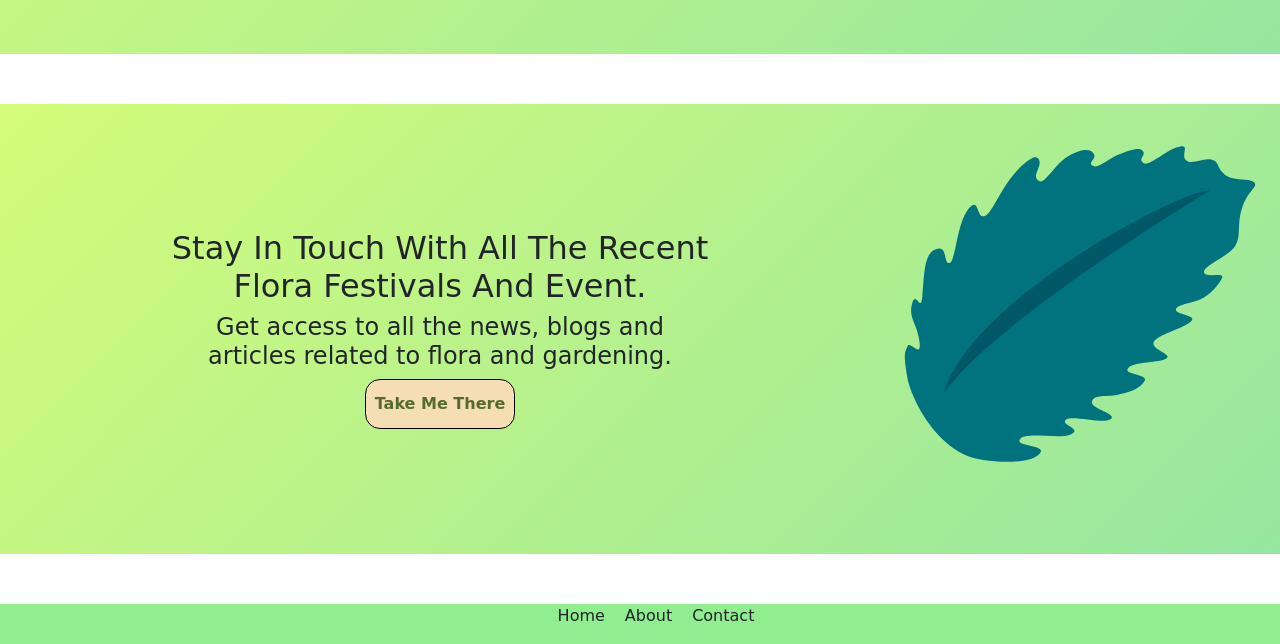
==== commit 06ba5b80: "Creted a plant info page" ====
--- a/index.html
+++ b/index.html
@@ -86,7 +86,7 @@
     <div class="community-blog-content">
         <h2> Become A Part Of This Flora Loving Community.</h2>
         <h4>Discuss, Share, and Connect</h4>
-        <a href="discussions.html" class="hero-button">Let's Go</a>
+        <button class="hero-button"><a href="discussions.html" >Let's Go</a></button>
     </div>
 </section>
 
@@ -94,7 +94,7 @@
     <div class="articles">
         <h2>Stay In Touch With All The Recent Flora Festivals And Event.</h2>
         <h4>Get access to all the news, blogs and articles related to flora and gardening.</h4>
-        <a href="customnews.html" class="hero-button">Take Me There</a>
+        <button class="hero-button"><a href="customnews.html" >Take Me There</a></button>
     </div>
     <img src="assets/leaves-5-svgrepo-com.svg" style="max-height: 400px; width: auto;">
 </section>
--- a/styles.css
+++ b/styles.css
@@ -147,6 +147,7 @@
 
 .hero-button a{
     text-decoration: none;
+    color: inherit;
     text-align: center;
     justify-content: center;
     align-items: center;
@@ -217,11 +218,17 @@
 }
 
 .footer-links{
-    list-style: none;
     display: flex;
     flex-direction: row;
     justify-content: space-between;
     gap: 20px;
+    align-items: center;
+    text-align: center;
+    flex-wrap: wrap;
+    list-style: none;
+}
+
+.footer-links a{
     text-decoration: none;
     color: inherit;
 }
@@ -254,7 +261,7 @@
     text-align: center;
     margin-top: 70px;
     margin-bottom: 70px;
-    margin-left : 270px ;
+    margin-left : 170px ;
 
 }
 
@@ -264,7 +271,7 @@
     justify-content: center;
     align-items: center;
     text-align: center;
-    margin: 70px 200px;
+    margin: 70px 170px;
 }
 
 @media (max-width: 768px) {
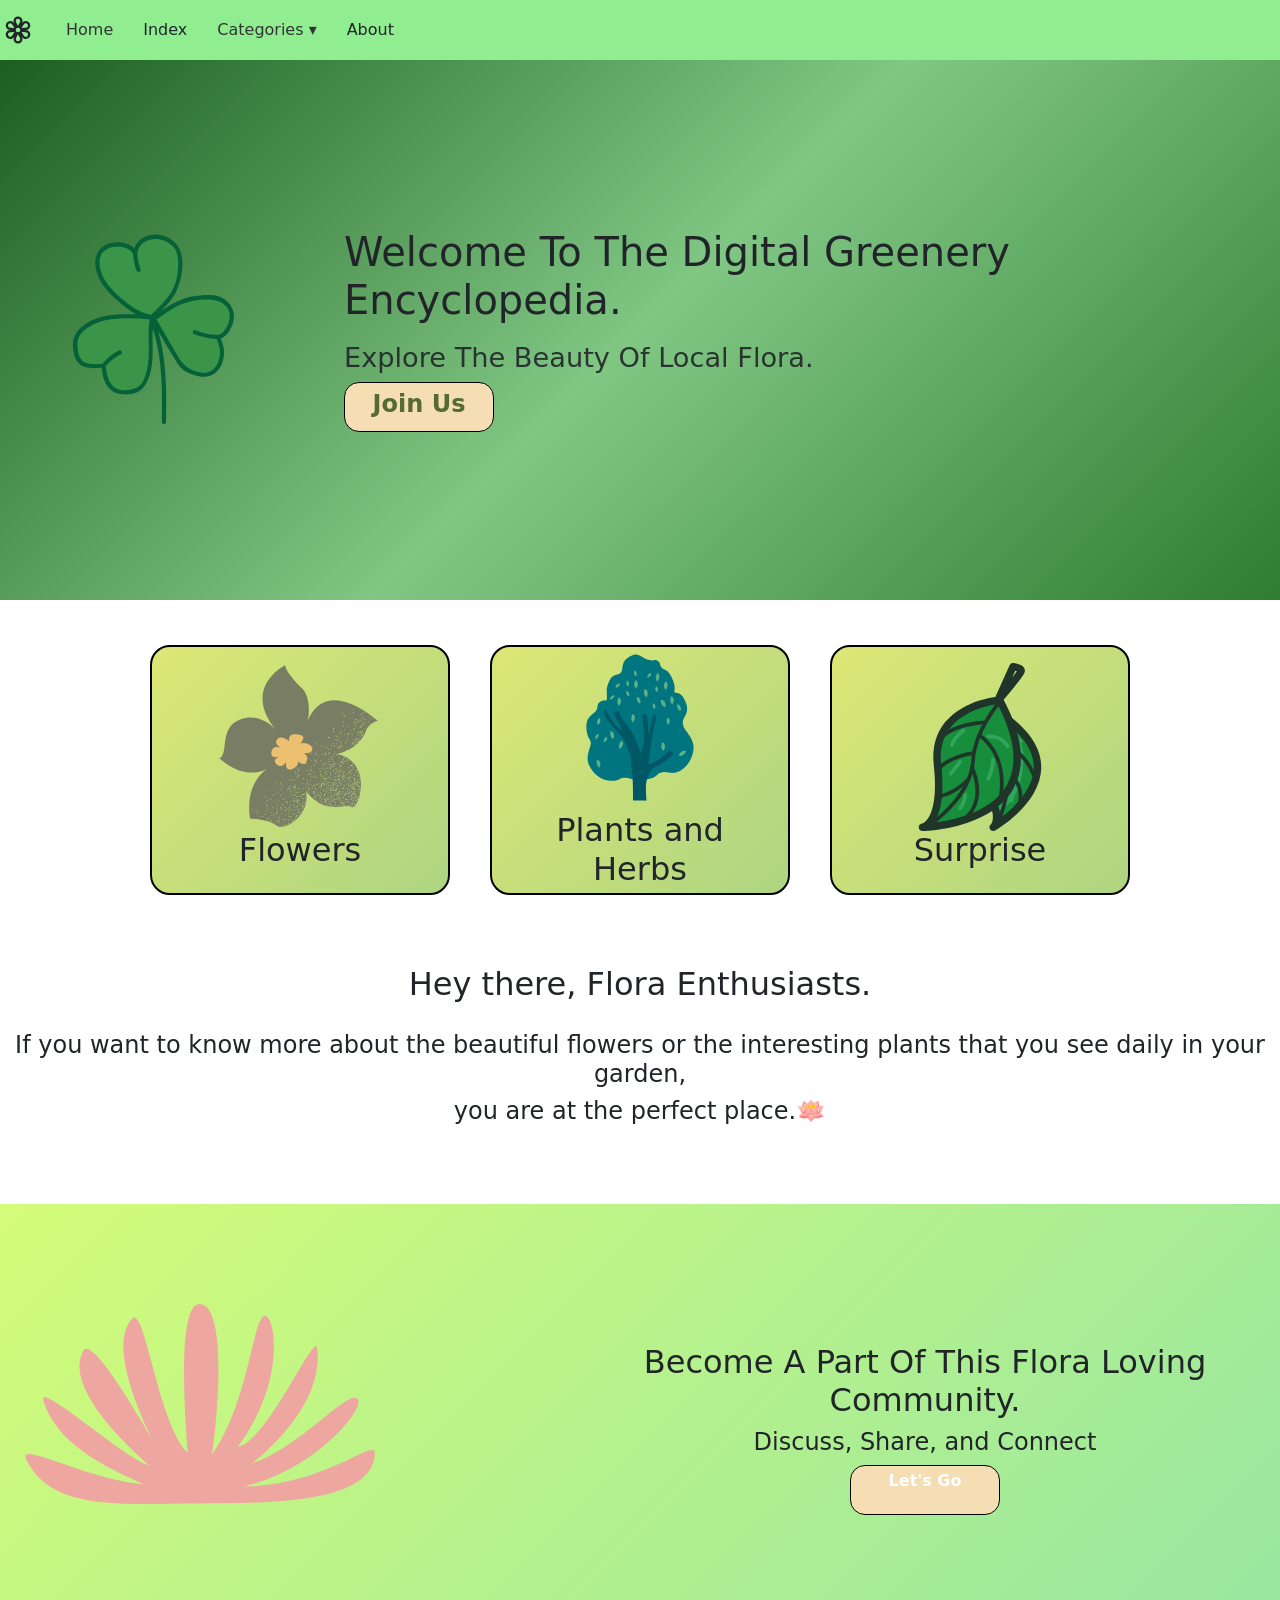
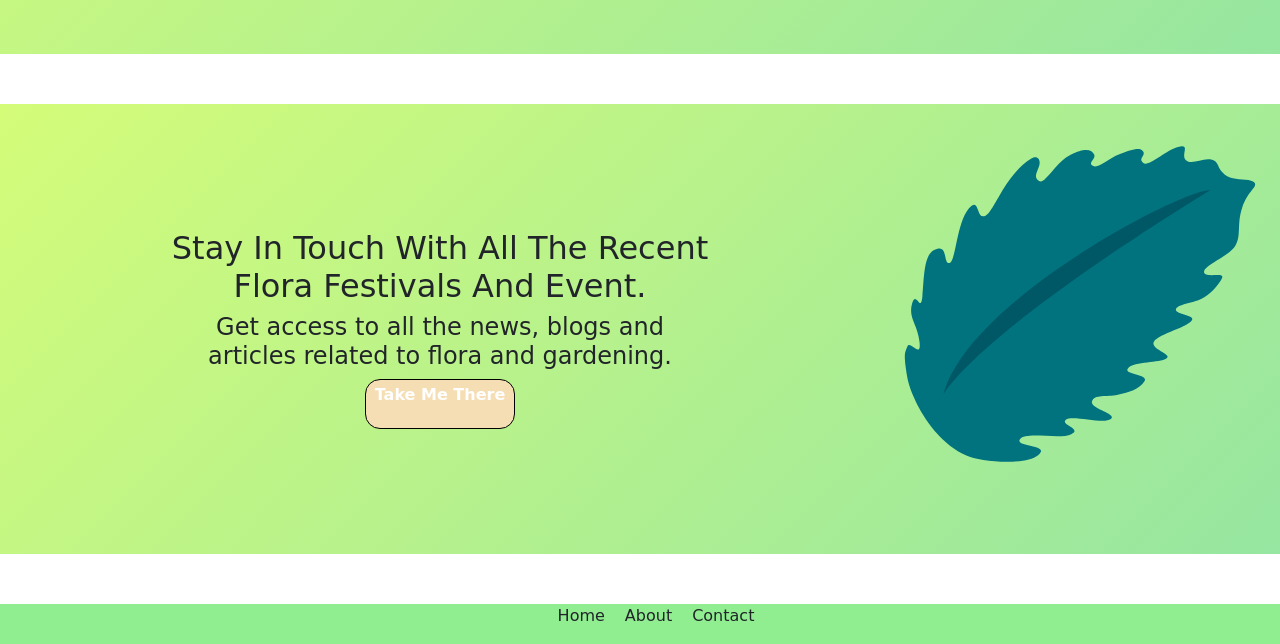
==== commit e1078ac5: "added flower page" ====
--- a/index.html
+++ b/index.html
@@ -1,112 +1,123 @@
 <!DOCTYPE html>
 <html lang="en">
+
 <head>
     <meta charset="UTF-8">
     <title>FloraScence</title>
     <link rel="stylesheet" href="styles.css">
-    <link href="https://cdn.jsdelivr.net/npm/bootstrap@5.3.8/dist/css/bootstrap.min.css" rel="stylesheet" integrity="sha384-sRIl4kxILFvY47J16cr9ZwB07vP4J8+LH7qKQnuqkuIAvNWLzeN8tE5YBujZqJLB" crossorigin="anonymous">
-    <script src="https://cdn.jsdelivr.net/npm/bootstrap@5.3.8/dist/js/bootstrap.bundle.min.js" integrity="sha384-FKyoEForCGlyvwx9Hj09JcYn3nv7wiPVlz7YYwJrWVcXK/BmnVDxM+D2scQbITxI" crossorigin="anonymous"></script>
+    <link href="https://cdn.jsdelivr.net/npm/bootstrap@5.3.8/dist/css/bootstrap.min.css" rel="stylesheet"
+        integrity="sha384-sRIl4kxILFvY47J16cr9ZwB07vP4J8+LH7qKQnuqkuIAvNWLzeN8tE5YBujZqJLB" crossorigin="anonymous">
+    <script src="https://cdn.jsdelivr.net/npm/bootstrap@5.3.8/dist/js/bootstrap.bundle.min.js"
+        integrity="sha384-FKyoEForCGlyvwx9Hj09JcYn3nv7wiPVlz7YYwJrWVcXK/BmnVDxM+D2scQbITxI"
+        crossorigin="anonymous"></script>
 </head>
+
 <body>
 
-<nav class="navbar">
-  <ol class="nav-links">
-      <li>
-          <svg xmlns="http://www.w3.org/2000/svg" width="36" height="36" fill="currentColor" class="bi bi-flower3" viewBox="0 0 16 16">
-              <path d="M11.424 8c.437-.052.811-.136 1.04-.268a2 2 0 0 0-2-3.464c-.229.132-.489.414-.752.767C9.886 4.63 10 4.264 10 4a2 2 0 1 0-4 0c0 .264.114.63.288 1.035-.263-.353-.523-.635-.752-.767a2 2 0 0 0-2 3.464c.229.132.603.216 1.04.268-.437.052-.811.136-1.04.268a2 2 0 1 0 2 3.464c.229-.132.489-.414.752-.767C6.114 11.37 6 11.736 6 12a2 2 0 1 0 4 0c0-.264-.114-.63-.288-1.035.263.353.523.635.752.767a2 2 0 1 0 2-3.464c-.229-.132-.603-.216-1.04-.268M9 4a2 2 0 0 1-.045.205q-.059.2-.183.484a13 13 0 0 1-.637 1.223L8 6.142l-.135-.23a13 13 0 0 1-.637-1.223 4 4 0 0 1-.183-.484A2 2 0 0 1 7 4a1 1 0 1 1 2 0M3.67 5.5a1 1 0 0 1 1.366-.366 2 2 0 0 1 .156.142q.142.15.326.4c.245.333.502.747.742 1.163l.13.232-.265.002a13 13 0 0 1-1.379-.06 4 4 0 0 1-.51-.083 2 2 0 0 1-.2-.064A1 1 0 0 1 3.67 5.5m1.366 5.366a1 1 0 0 1-1-1.732l.047-.02q.055-.02.153-.044.202-.048.51-.083a13 13 0 0 1 1.379-.06q.135 0 .266.002l-.131.232c-.24.416-.497.83-.742 1.163a4 4 0 0 1-.327.4 2 2 0 0 1-.155.142M9 12a1 1 0 0 1-2 0 2 2 0 0 1 .045-.206q.058-.198.183-.483c.166-.378.396-.808.637-1.223L8 9.858l.135.23c.241.415.47.845.637 1.223q.124.285.183.484A1.3 1.3 0 0 1 9 12m3.33-6.5a1 1 0 0 1-.366 1.366 2 2 0 0 1-.2.064q-.202.048-.51.083c-.412.045-.898.061-1.379.06q-.135 0-.266-.002l.131-.232c.24-.416.497-.83.742-1.163a4 4 0 0 1 .327-.4q.07-.074.114-.11l.041-.032a1 1 0 0 1 1.366.366m-1.366 5.366a2 2 0 0 1-.155-.141 4 4 0 0 1-.327-.4A13 13 0 0 1 9.74 9.16l-.13-.232.265-.002c.48-.001.967.015 1.379.06q.308.035.51.083.098.024.153.044l.048.02a1 1 0 1 1-1 1.732zM8 9a1 1 0 1 1 0-2 1 1 0 0 1 0 2"/>
-          </svg>
-      </li>
-    <li><a href="index.html">Home</a></li>
-    <li>Index</li>
-      <li class="dropdown-parent">
-          <a href="#">Categories &#9662;</a>
-          <ul class="dropdown-menu">
-              <li><a href="#">Flowers</a></li>
-              <li><a href="#">Plants and Trees</a></li>
-              <li><a href="#">Dangerous Flora</a></li>
-              <li><a href="#">Others</a></li>
-          </ul>
-    <li>About</li>
-  </ol>
-</nav>
+    <nav class="navbar">
+        <ol class="nav-links">
+            <li>
+                <svg xmlns="http://www.w3.org/2000/svg" width="36" height="36" fill="currentColor" class="bi bi-flower3"
+                    viewBox="0 0 16 16">
+                    <path
+                        d="M11.424 8c.437-.052.811-.136 1.04-.268a2 2 0 0 0-2-3.464c-.229.132-.489.414-.752.767C9.886 4.63 10 4.264 10 4a2 2 0 1 0-4 0c0 .264.114.63.288 1.035-.263-.353-.523-.635-.752-.767a2 2 0 0 0-2 3.464c.229.132.603.216 1.04.268-.437.052-.811.136-1.04.268a2 2 0 1 0 2 3.464c.229-.132.489-.414.752-.767C6.114 11.37 6 11.736 6 12a2 2 0 1 0 4 0c0-.264-.114-.63-.288-1.035.263.353.523.635.752.767a2 2 0 1 0 2-3.464c-.229-.132-.603-.216-1.04-.268M9 4a2 2 0 0 1-.045.205q-.059.2-.183.484a13 13 0 0 1-.637 1.223L8 6.142l-.135-.23a13 13 0 0 1-.637-1.223 4 4 0 0 1-.183-.484A2 2 0 0 1 7 4a1 1 0 1 1 2 0M3.67 5.5a1 1 0 0 1 1.366-.366 2 2 0 0 1 .156.142q.142.15.326.4c.245.333.502.747.742 1.163l.13.232-.265.002a13 13 0 0 1-1.379-.06 4 4 0 0 1-.51-.083 2 2 0 0 1-.2-.064A1 1 0 0 1 3.67 5.5m1.366 5.366a1 1 0 0 1-1-1.732l.047-.02q.055-.02.153-.044.202-.048.51-.083a13 13 0 0 1 1.379-.06q.135 0 .266.002l-.131.232c-.24.416-.497.83-.742 1.163a4 4 0 0 1-.327.4 2 2 0 0 1-.155.142M9 12a1 1 0 0 1-2 0 2 2 0 0 1 .045-.206q.058-.198.183-.483c.166-.378.396-.808.637-1.223L8 9.858l.135.23c.241.415.47.845.637 1.223q.124.285.183.484A1.3 1.3 0 0 1 9 12m3.33-6.5a1 1 0 0 1-.366 1.366 2 2 0 0 1-.2.064q-.202.048-.51.083c-.412.045-.898.061-1.379.06q-.135 0-.266-.002l.131-.232c.24-.416.497-.83.742-1.163a4 4 0 0 1 .327-.4q.07-.074.114-.11l.041-.032a1 1 0 0 1 1.366.366m-1.366 5.366a2 2 0 0 1-.155-.141 4 4 0 0 1-.327-.4A13 13 0 0 1 9.74 9.16l-.13-.232.265-.002c.48-.001.967.015 1.379.06q.308.035.51.083.098.024.153.044l.048.02a1 1 0 1 1-1 1.732zM8 9a1 1 0 1 1 0-2 1 1 0 0 1 0 2" />
+                </svg>
+            </li>
+            <li><a href="index.html">Home</a></li>
+            <li>Index</li>
+            <li class="dropdown-parent">
+                <a href="#">Categories &#9662;</a>
+                <ul class="dropdown-menu">
+                    <li><a href="#">Flowers</a></li>
+                    <li><a href="#">Plants and Trees</a></li>
+                    <li><a href="#">Dangerous Flora</a></li>
+                    <li><a href="#">Others</a></li>
+                </ul>
+            <li>About</li>
+        </ol>
+    </nav>
 
-<div class="hero">
-    <div class="hero-img">
-        <img src="assets/leaves-main-svgrepo-com.svg" alt="hero-img" height="200" width="200">
-    </div>
+    <div class="hero">
+        <div class="hero-img">
+            <img src="assets/leaves-main-svgrepo-com.svg" alt="hero-img" height="200" width="200">
+        </div>
 
-    <div class="hero-text">
-        <h1>Welcome To The Digital Greenery Encyclopedia.</h1>
-        <h2>Explore The Beauty Of Local Flora.</h2>
-        <a href="./login.html" id="login-button">Join Us</a>
-    </div>
-
-</div>
-
-<div class="features">
-
-    <div class="features-items">
-        <div class="feature-card">
-            <img src="assets/flower-green-svgrepo-com.svg">
-            <a href="flowerindex.html"><h2>Flowers</h2></a>
+        <div class="hero-text">
+            <h1>Welcome To The Digital Greenery Encyclopedia.</h1>
+            <h2>Explore The Beauty Of Local Flora.</h2>
+            <a href="./login.html" id="login-button">Join Us</a>
         </div>
 
     </div>
 
-    <div class="features-items">
-        <div class="feature-card">
-            <img src="assets/tree-2-svgrepo-com.svg">
-            <h2>Plants and Herbs</h2>
+    <div class="features">
+
+        <div class="features-items">
+            <div class="feature-card">
+                <img src="assets/flower-green-svgrepo-com.svg">
+                <a href="flower.html">
+                    <h2>Flowers</h2>
+                </a>
+            </div>
+
+        </div>
+
+        <div class="features-items">
+            <div class="feature-card">
+                <img src="assets/tree-2-svgrepo-com.svg">
+                <h2>Plants and Herbs</h2>
+            </div>
+        </div>
+
+        <div class="features-items">
+            <div class="feature-card">
+                <img src="assets/leaves-svgrepo-com.svg">
+                <h2>Surprise</h2>
+            </div>
+        </div>
+
+    </div>
+
+    <div class="introduction">
+        <div>
+            <h2 id="main-header"></h2>
         </div>
     </div>
 
-    <div class="features-items">
-        <div class="feature-card">
-            <img src="assets/leaves-svgrepo-com.svg">
-            <h2>Surprise</h2>
+    <article class="jumbotron">
+        <h2 style="padding-bottom: 20px ">Hey there, Flora Enthusiasts.</h2>
+        <h4>If you want to know more about the beautiful flowers or the interesting plants that you see daily in your
+            garden, </h4>
+        <h4>you are at the perfect place.🪷</h4>
+    </article>
+
+    <section class="community-blog">
+        <img src="assets/bushes-of-leaves-svgrepo-com.svg" alt="flower ribbon" style="max-height: 400px; width: auto;">
+        <div class="community-blog-content">
+            <h2> Become A Part Of This Flora Loving Community.</h2>
+            <h4>Discuss, Share, and Connect</h4>
+            <a href="discussions.html" class="hero-button">Let's Go</a>
         </div>
-    </div>
+    </section>
 
-</div>
+    <section class="community-blog">
+        <div class="articles">
+            <h2>Stay In Touch With All The Recent Flora Festivals And Event.</h2>
+            <h4>Get access to all the news, blogs and articles related to flora and gardening.</h4>
+            <a href="customnews.html" class="hero-button">Take Me There</a>
+        </div>
+        <img src="assets/leaves-5-svgrepo-com.svg" style="max-height: 400px; width: auto;">
+    </section>
 
-<div class="introduction">
-    <div >
-        <h2 id="main-header"></h2>
-    </div>
-</div>
+    <footer>
+        <ul class="footer-links">
+            <li><a href="./index.html">Home</a></li>
+            <li><a href="./about.html">About</a></li>
+            <li><a href="./contact.html">Contact</a></li>
+        </ul>
+    </footer>
 
-<article class="jumbotron">
-    <h2 style="padding-bottom: 20px ">Hey there, Flora Enthusiasts.</h2>
-    <h4>If you want to know more about the beautiful flowers or the interesting plants that you see daily in your garden, </h4>
-    <h4>you are at the perfect place.🪷</h4>
-</article>
+    <script src="script.js"></script>
+</body>
 
-<section class="community-blog">
-    <img src="assets/bushes-of-leaves-svgrepo-com.svg" alt="flower ribbon" style="max-height: 400px; width: auto;">
-    <div class="community-blog-content">
-        <h2> Become A Part Of This Flora Loving Community.</h2>
-        <h4>Discuss, Share, and Connect</h4>
-        <button class="hero-button"><a href="discussions.html" >Let's Go</a></button>
-    </div>
-</section>
-
-<section class="community-blog">
-    <div class="articles">
-        <h2>Stay In Touch With All The Recent Flora Festivals And Event.</h2>
-        <h4>Get access to all the news, blogs and articles related to flora and gardening.</h4>
-        <button class="hero-button"><a href="customnews.html" >Take Me There</a></button>
-    </div>
-    <img src="assets/leaves-5-svgrepo-com.svg" style="max-height: 400px; width: auto;">
-</section>
-
-<footer>
-    <ul class="footer-links">
-        <li><a href="./index.html">Home</a></li>
-        <li><a href="./about.html">About</a></li>
-        <li><a href="./contact.html">Contact</a></li>
-    </ul>
-</footer>
-
-<script src="script.js"></script>
-</body>
 </html>
